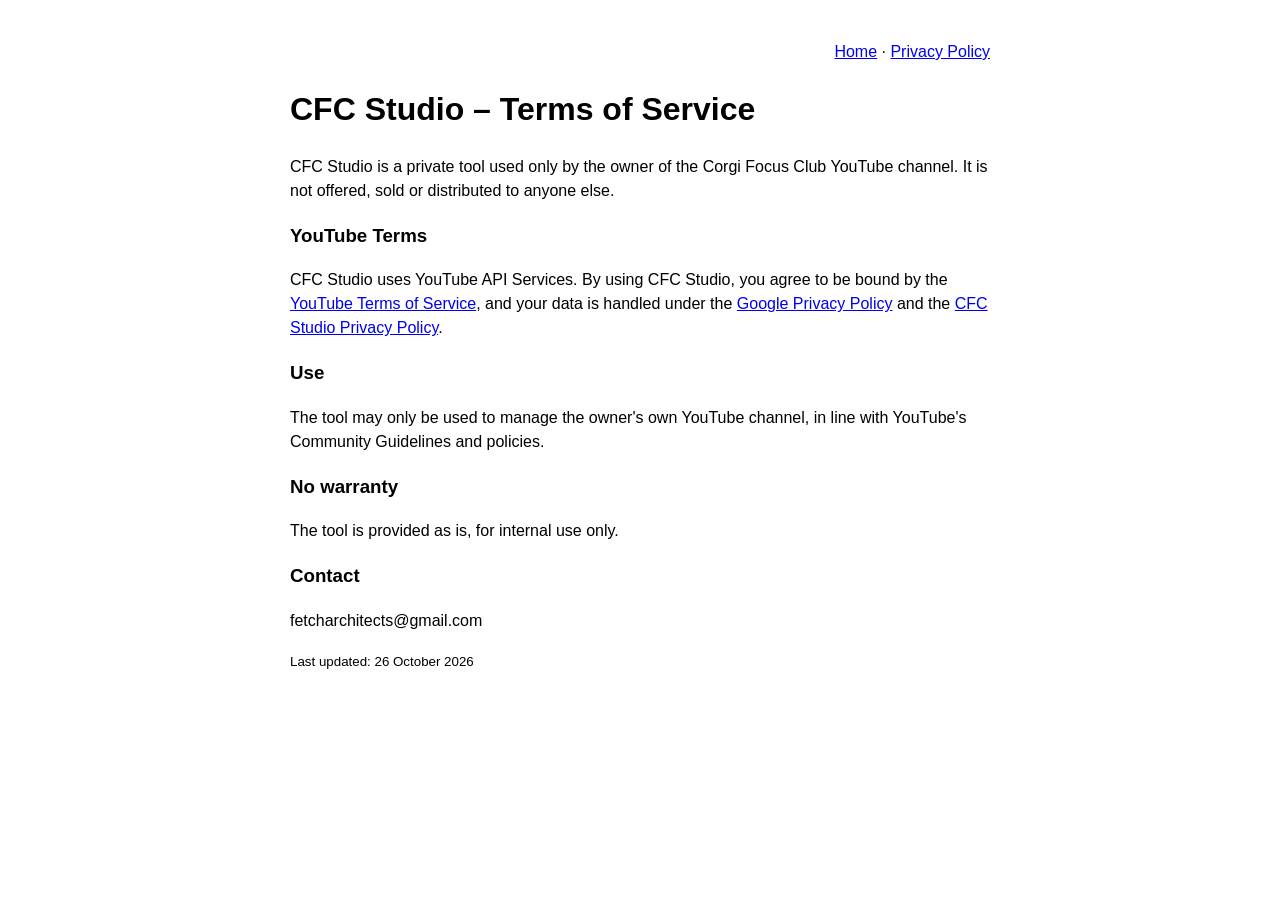
==== terms.html @ e776a16e "Create terms.html" ====
<!doctype html><meta charset="utf-8"><title>CFC Studio – Terms of Service</title>
<body style="font-family:sans-serif;max-width:700px;margin:40px auto;padding:0 16px;line-height:1.5">
<p style="text-align:right"><a href="index.html">Home</a> · <a href="index.html#privacy">Privacy Policy</a></p>
<h1>CFC Studio – Terms of Service</h1>
<p>CFC Studio is a private tool used only by the owner of the Corgi Focus Club YouTube channel. It is not offered, sold or distributed to anyone else.</p>
<h3>YouTube Terms</h3>
<p>CFC Studio uses YouTube API Services. By using CFC Studio, you agree to be bound by the <a href="https://www.youtube.com/t/terms">YouTube Terms of Service</a>, and your data is handled under the <a href="https://policies.google.com/privacy">Google Privacy Policy</a> and the <a href="index.html#privacy">CFC Studio Privacy Policy</a>.</p>
<h3>Use</h3>
<p>The tool may only be used to manage the owner's own YouTube channel, in line with YouTube's Community Guidelines and policies.</p>
<h3>No warranty</h3>
<p>The tool is provided as is, for internal use only.</p>
<h3>Contact</h3>
<p>fetcharchitects@gmail.com</p>
<p><small>Last updated: 26 October 2026</small></p>
</body>
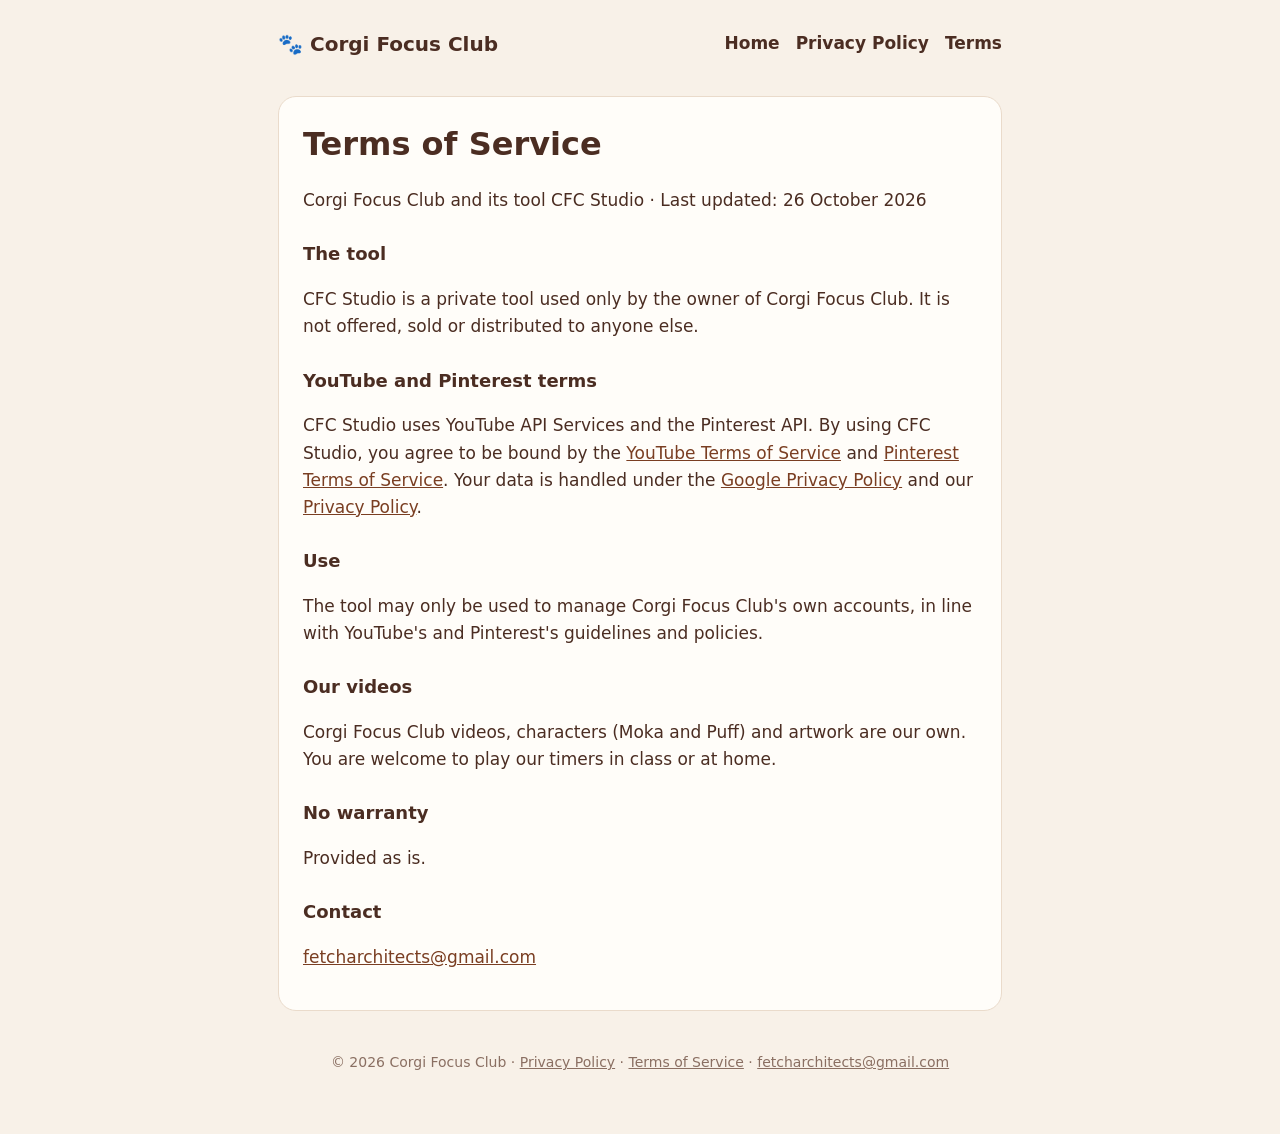
==== commit 0dc8a741: "Add files via upload" ====
--- a/terms.html
+++ b/terms.html
@@ -1,15 +1,20 @@
-<!doctype html><meta charset="utf-8"><title>CFC Studio – Terms of Service</title>
-<body style="font-family:sans-serif;max-width:700px;margin:40px auto;padding:0 16px;line-height:1.5">
-<p style="text-align:right"><a href="index.html">Home</a> · <a href="index.html#privacy">Privacy Policy</a></p>
-<h1>CFC Studio – Terms of Service</h1>
-<p>CFC Studio is a private tool used only by the owner of the Corgi Focus Club YouTube channel. It is not offered, sold or distributed to anyone else.</p>
-<h3>YouTube Terms</h3>
-<p>CFC Studio uses YouTube API Services. By using CFC Studio, you agree to be bound by the <a href="https://www.youtube.com/t/terms">YouTube Terms of Service</a>, and your data is handled under the <a href="https://policies.google.com/privacy">Google Privacy Policy</a> and the <a href="index.html#privacy">CFC Studio Privacy Policy</a>.</p>
+<!doctype html><html lang="en"><head><meta charset="utf-8"><meta name="viewport" content="width=device-width, initial-scale=1"><link rel="stylesheet" href="/style.css"><title>Terms of Service · Corgi Focus Club</title></head><body><div class="wrap">
+<nav><a class="brand" href="/">🐾 Corgi Focus Club</a><div class="links"><a href="/">Home</a><a href="/privacy.html">Privacy Policy</a><a href="/terms.html">Terms</a></div></nav>
+<div class="card">
+<h1 class="page">Terms of Service</h1>
+<p>Corgi Focus Club and its tool CFC Studio · Last updated: 26 October 2026</p>
+<h3>The tool</h3>
+<p>CFC Studio is a private tool used only by the owner of Corgi Focus Club. It is not offered, sold or distributed to anyone else.</p>
+<h3>YouTube and Pinterest terms</h3>
+<p>CFC Studio uses YouTube API Services and the Pinterest API. By using CFC Studio, you agree to be bound by the <a href="https://www.youtube.com/t/terms">YouTube Terms of Service</a> and <a href="https://policy.pinterest.com/terms-of-service">Pinterest Terms of Service</a>. Your data is handled under the <a href="https://policies.google.com/privacy">Google Privacy Policy</a> and our <a href="/privacy.html">Privacy Policy</a>.</p>
 <h3>Use</h3>
-<p>The tool may only be used to manage the owner's own YouTube channel, in line with YouTube's Community Guidelines and policies.</p>
+<p>The tool may only be used to manage Corgi Focus Club's own accounts, in line with YouTube's and Pinterest's guidelines and policies.</p>
+<h3>Our videos</h3>
+<p>Corgi Focus Club videos, characters (Moka and Puff) and artwork are our own. You are welcome to play our timers in class or at home.</p>
 <h3>No warranty</h3>
-<p>The tool is provided as is, for internal use only.</p>
+<p>Provided as is.</p>
 <h3>Contact</h3>
-<p>fetcharchitects@gmail.com</p>
-<p><small>Last updated: 26 October 2026</small></p>
-</body>
+<p><a href="mailto:fetcharchitects@gmail.com">fetcharchitects@gmail.com</a></p>
+</div>
+<footer>© 2026 Corgi Focus Club · <a href="/privacy.html">Privacy Policy</a> · <a href="/terms.html">Terms of Service</a> · <a href="mailto:fetcharchitects@gmail.com">fetcharchitects@gmail.com</a></footer>
+</div></body></html>
--- a/style.css
+++ b/style.css
@@ -0,0 +1,19 @@
+:root{--cream:#F8F1E8;--paper:#FFFDF9;--ink:#4B2D22;--mute:#8A6F62;--peach:#F6D9C4;--tan:#D9A37E}
+*{box-sizing:border-box}
+body{margin:0;background:var(--cream);color:var(--ink);font:17px/1.6 system-ui,-apple-system,"Segoe UI",sans-serif}
+.wrap{max-width:760px;margin:0 auto;padding:28px 18px 60px}
+nav{display:flex;justify-content:space-between;align-items:center;gap:12px;flex-wrap:wrap;margin-bottom:36px}
+nav .brand{font-weight:800;font-size:20px;color:var(--ink);text-decoration:none}
+nav .links a{color:var(--ink);margin-left:16px;font-weight:600;text-decoration:none}
+nav .links a:hover{text-decoration:underline}
+.hero{background:var(--paper);border:1px solid #EADBCB;border-radius:22px;padding:32px 28px;margin-bottom:24px}
+.hero h1{margin:0 0 8px;font-size:36px;line-height:1.15}
+.hero p{margin:6px 0;color:var(--mute)}
+.btn{display:inline-block;margin-top:14px;background:var(--ink);color:#fff;padding:11px 20px;border-radius:999px;font-weight:700;text-decoration:none}
+.card{background:var(--paper);border:1px solid #EADBCB;border-radius:18px;padding:22px 24px;margin-bottom:18px}
+.card h2{margin:0 0 6px;font-size:21px}
+h1.page{font-size:32px;margin:0 0 6px}
+h3{margin:26px 0 4px;font-size:18px}
+a{color:#7A3E22}
+footer{margin-top:40px;font-size:14px;color:var(--mute);text-align:center}
+footer a{color:var(--mute)}
